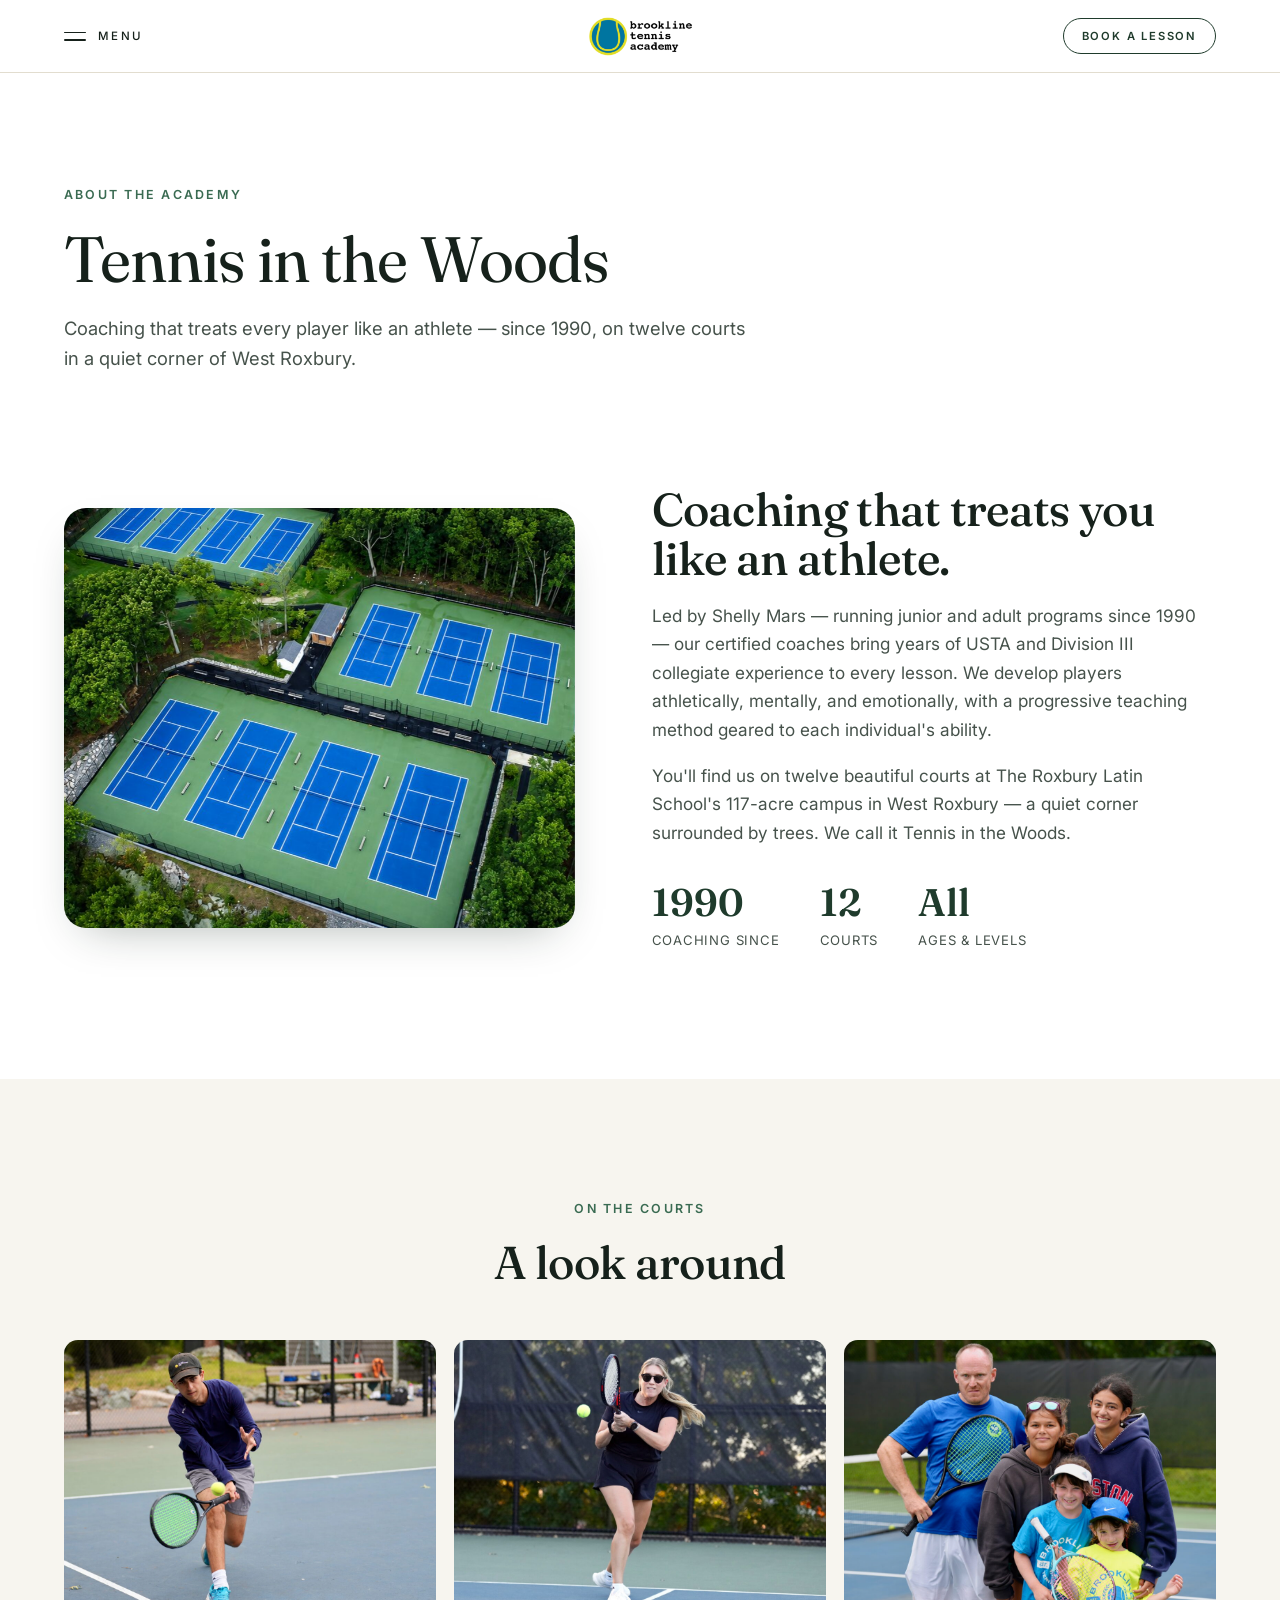
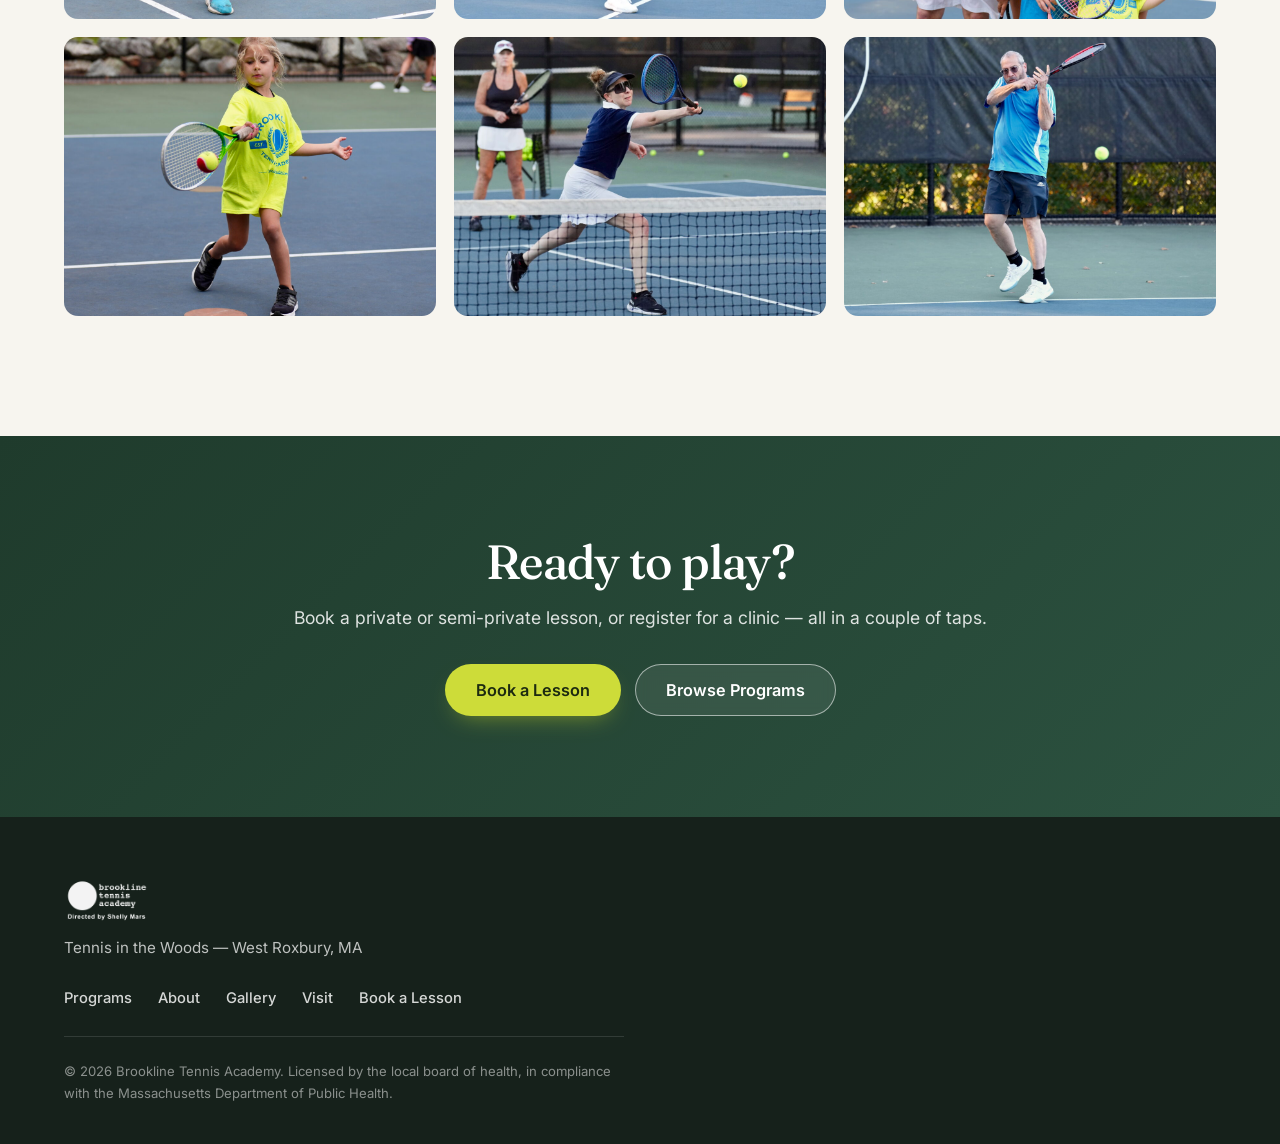
==== about.html @ a2e824e4 "Split into six pages and add scroll reveals Multipage: index, programs, private-lessons, about, gall" ====
<!DOCTYPE html>
<html lang="en">
<head>
  <meta charset="UTF-8" />
  <meta name="viewport" content="width=device-width, initial-scale=1.0" />
  <title>About the Academy | Brookline Tennis Academy</title>
  <meta name="description" content="Led by Shelly Mars since 1990. Certified coaches with USTA and collegiate experience, on twelve courts at The Roxbury Latin School." />

  <link rel="preconnect" href="https://fonts.googleapis.com" />
  <link rel="preconnect" href="https://fonts.gstatic.com" crossorigin />
  <link href="https://fonts.googleapis.com/css2?family=Fraunces:opsz,wght@9..144,400;9..144,500;9..144,600;9..144,700&family=Inter:wght@400;500;600;700&display=swap" rel="stylesheet" />

  <link rel="stylesheet" href="styles.css" />
  <noscript><style>.nav-drawer { grid-template-rows: 1fr; opacity: 1; }
    .nav-drawer-inner { visibility: visible; }
    .menu-btn { display: none; }
    [data-reveal] { opacity: 1; }</style></noscript>
</head>
<body>

  <header class="site-header" id="siteHeader">
    <div class="wrap header-bar">
      <button class="menu-btn" id="navToggle" aria-expanded="false" aria-controls="navDrawer">
        <span class="menu-icon" aria-hidden="true"><span></span><span></span></span>
        <span class="menu-label">Menu</span>
      </button>

      <a href="index.html" class="nav-logo-target"
         aria-label="Brookline Tennis Academy — home">
        <img src="images/logo-nav.png" alt="Brookline Tennis Academy"
             width="800" height="432" />
      </a>

      <div class="header-actions">
        <a href="private-lessons.html" class="nav-cta" data-book="privateSemiPrivate">
          <span class="nav-cta-long">Book a Lesson</span>
          <span class="nav-cta-short">Book</span>
        </a>
      </div>
    </div>

    <!-- Expands beneath the bar. Holds the whole of the navigation at every width. -->
    <div class="nav-drawer" id="navDrawer">
      <div class="nav-drawer-inner wrap">
        <nav class="drawer-nav" aria-label="Primary">
          <a href="index.html">Home</a>
          <a href="programs.html">Programs</a>
          <a href="private-lessons.html">Private Lessons</a>
          <a href="about.html" aria-current="page">About</a>
          <a href="gallery.html">Gallery</a>
          <a href="visit.html">Visit</a>
        </nav>
        <a href="private-lessons.html" class="drawer-cta" data-book="privateSemiPrivate">Book a Lesson</a>
      </div>
    </div>
  </header>

  <!-- ===================== PAGE HEAD ===================== -->
  <section class="page-head">
    <div class="wrap">
      <p class="eyebrow" data-reveal>About the academy</p>
      <h1 class="page-title" data-reveal>Tennis in the Woods</h1>
      <p class="page-lead" data-reveal>Coaching that treats every player like an athlete — since 1990, on twelve courts in a quiet corner of West Roxbury.</p>
    </div>
  </section>

  <section class="about" id="about">
    <div class="wrap about-grid">
      <figure class="about-figure p-media" data-reveal>
        <img data-parallax="-1" src="images/courts.jpg" alt="The tennis courts at The Roxbury Latin School, surrounded by trees" loading="lazy" />
      </figure>
      <div class="about-copy" data-reveal>
        <h2 class="section-title">Coaching that treats you like an athlete.</h2>
        <p>
          Led by Shelly Mars &mdash; running junior and adult programs since 1990 &mdash; our
          certified coaches bring years of USTA and Division III collegiate experience to every
          lesson. We develop players athletically, mentally, and emotionally, with a progressive
          teaching method geared to each individual's ability.
        </p>
        <p>
          You'll find us on twelve beautiful courts at The Roxbury Latin School's 117-acre campus
          in West Roxbury &mdash; a quiet corner surrounded by trees. We call it Tennis in the Woods.
        </p>
        <div class="stat-row">
          <div class="stat"><span class="stat-num">1990</span><span class="stat-label">Coaching since</span></div>
          <div class="stat"><span class="stat-num">12</span><span class="stat-label">Courts</span></div>
          <div class="stat"><span class="stat-num">All</span><span class="stat-label">Ages &amp; levels</span></div>
        </div>
      </div>
    </div>
  </section>

  <section class="gallery" id="gallery">
    <div class="wrap">
      <header class="section-head section-head-center" data-reveal>
        <p class="eyebrow">On the courts</p>
        <h2 class="section-title">A look around</h2>
      </header>
      <div class="gallery-grid">
        <figure data-reveal style="--reveal-delay:0ms"><img src="images/g2.jpg" alt="Players on court" loading="lazy" /></figure>
        <figure data-reveal style="--reveal-delay:45ms"><img src="images/g4.jpg" alt="Tennis lesson" loading="lazy" /></figure>
        <figure data-reveal style="--reveal-delay:90ms"><img src="images/g7.jpg" alt="Junior player" loading="lazy" /></figure>
        <figure data-reveal style="--reveal-delay:135ms"><img src="images/g1.jpg" alt="Group clinic" loading="lazy" /></figure>
        <figure data-reveal style="--reveal-delay:180ms"><img src="images/g6.jpg" alt="Coaching moment" loading="lazy" /></figure>
        <figure data-reveal style="--reveal-delay:225ms"><img src="images/g3.jpg" alt="Adult clinic" loading="lazy" /></figure>
      </div>
    </div>
  </section>

  <section class="cta-band">
    <div class="wrap cta-band-inner" data-reveal>
      <h2>Ready to play?</h2>
      <p>Book a private or semi-private lesson, or register for a clinic &mdash; all in a couple of taps.</p>
      <div class="cta-band-actions">
        <a href="#" class="btn btn-primary btn-lg" data-book="privateSemiPrivate">Book a Lesson</a>
        <a href="programs.html" class="btn btn-ghost-light btn-lg">Browse Programs</a>
      </div>
    </div>
  </section>

  <footer class="site-footer">
    <div class="wrap footer-inner">
      <div class="footer-brand">
        <img src="images/logo.png" alt="Brookline Tennis Academy" class="footer-logo" />
        <p class="footer-tag">Tennis in the Woods &mdash; West Roxbury, MA</p>
      </div>
      <nav class="footer-nav" aria-label="Footer">
        <a href="programs.html">Programs</a>
        <a href="about.html">About</a>
        <a href="gallery.html">Gallery</a>
        <a href="visit.html">Visit</a>
        <a href="#" data-book="privateSemiPrivate">Book a Lesson</a>
      </nav>
      <p class="footer-legal">
        &copy; <span id="year"></span> Brookline Tennis Academy. Licensed by the local board of health,
        in compliance with the Massachusetts Department of Public Health.
      </p>
    </div>
  </footer>

  <!-- ===================== BOOKING MODAL ===================== -->
  <div class="modal-overlay" id="bookModal" hidden>
    <div class="modal" role="dialog" aria-modal="true" aria-labelledby="bookModalTitle">
      <div class="modal-head">
        <div>
          <p class="eyebrow" style="margin:0 0 6px">Brookline Tennis Academy</p>
          <h2 class="modal-title" id="bookModalTitle">Book a Lesson</h2>
          <p class="modal-sub" id="bookModalSub"></p>
        </div>
        <button class="modal-close" id="bookModalClose" type="button" aria-label="Close booking window">
          <svg viewBox="0 0 24 24" aria-hidden="true"><path d="M6 6l12 12M18 6 6 18"/></svg>
        </button>
      </div>
      <div class="modal-body" id="bookModalBody">
        <!-- Acuity iframe (or demo placeholder) injected here by script.js -->
      </div>
    </div>
  </div>

  <script src="config.js"></script>
  <script src="script.js"></script>
</body>
</html>
---- styles.css ----
/* =========================================================================
   BROOKLINE TENNIS ACADEMY — STYLES
   Editorial / calm / booking-first. Forest green + cream + optic accent.
   ========================================================================= */

:root {
  /* Palette */
  --forest:      #1f3b2c;   /* deep court-side green (primary) */
  --forest-700:  #2c5240;
  --forest-600:  #3a6b52;
  --moss:        #6f8f7d;
  --optic:       #cddc39;   /* tennis-ball optic accent */
  --optic-deep:  #b6c62e;
  --cream:       #f7f5ef;   /* page background */
  --cream-200:   #efece2;
  --paper:       #ffffff;
  --ink:         #16211b;   /* near-black text */
  --ink-soft:    #46524b;
  --line:        #e2ddcf;

  /* Type */
  --serif: "Fraunces", Georgia, "Times New Roman", serif;
  --sans:  "Inter", system-ui, -apple-system, "Segoe UI", sans-serif;

  /* Layout */
  --wrap: 1200px;
  --radius: 14px;
  --radius-lg: 22px;
  --shadow: 0 18px 44px -22px rgba(20, 40, 30, .38);
  --shadow-sm: 0 6px 20px -12px rgba(20, 40, 30, .3);
  --ease: cubic-bezier(.22, .61, .36, 1);
  --header-h: 72px;
}

/* ---------- Reset-ish ---------- */
*, *::before, *::after { box-sizing: border-box; }
html { scroll-behavior: smooth; -webkit-text-size-adjust: 100%; }
@media (prefers-reduced-motion: reduce) { html { scroll-behavior: auto; } }
body {
  margin: 0;
  font-family: var(--sans);
  color: var(--ink);
  background: var(--cream);
  line-height: 1.65;
  -webkit-font-smoothing: antialiased;
  text-rendering: optimizeLegibility;
}
img { max-width: 100%; display: block; }
a { color: inherit; text-decoration: none; }
h1, h2, h3 { margin: 0; line-height: 1.08; letter-spacing: -.015em; }
p { margin: 0; }

.wrap { width: 100%; max-width: var(--wrap); margin: 0 auto; padding: 0 24px; }

/* ---------- Shared bits ---------- */
.eyebrow {
  font-family: var(--sans);
  font-size: .78rem;
  font-weight: 600;
  letter-spacing: .18em;
  text-transform: uppercase;
  color: var(--forest-600);
  margin: 0 0 18px;
}
.eyebrow-light { color: var(--optic); }

.section-title {
  font-family: var(--serif);
  font-weight: 500;
  font-size: clamp(1.9rem, 3.6vw, 3rem);
  color: var(--ink);
}
.ital { font-style: italic; font-weight: 500; }

.section-head { max-width: 620px; margin-bottom: 52px; }
.section-head-center { margin-left: auto; margin-right: auto; text-align: center; }
.section-lead {
  margin-top: 18px;
  color: var(--ink-soft);
  font-size: 1.075rem;
}

/* ---------- Buttons ---------- */
.btn {
  --btn-bg: var(--forest);
  --btn-fg: #fff;
  display: inline-flex; align-items: center; justify-content: center; gap: .5em;
  font-family: var(--sans);
  font-weight: 600;
  font-size: .95rem;
  line-height: 1;
  padding: 14px 22px;
  border-radius: 999px;
  background: var(--btn-bg);
  color: var(--btn-fg);
  border: 1.5px solid transparent;
  cursor: pointer;
  transition: transform .22s var(--ease), box-shadow .22s var(--ease),
              background .22s var(--ease), color .22s var(--ease), border-color .22s var(--ease);
  will-change: transform;
}
.btn:hover { transform: translateY(-2px); box-shadow: var(--shadow-sm); }
.btn:active { transform: translateY(0); }
.btn:focus-visible { outline: 3px solid var(--forest-600); outline-offset: 3px; }

.btn-primary { --btn-bg: var(--optic); --btn-fg: #1c2a10; box-shadow: 0 10px 24px -12px rgba(160, 180, 40, .8); }
.btn-primary:hover { --btn-bg: var(--optic-deep); }

.btn-dark { --btn-bg: var(--forest); --btn-fg: #fff; }
.btn-dark:hover { --btn-bg: var(--forest-700); }

.btn-outline { --btn-bg: transparent; --btn-fg: var(--forest); border-color: var(--forest); }
.btn-outline:hover { --btn-bg: var(--forest); --btn-fg: #fff; }

.btn-ghost-light { --btn-bg: rgba(255,255,255,.08); --btn-fg: #fff; border-color: rgba(255,255,255,.55); backdrop-filter: blur(6px); }
.btn-ghost-light:hover { --btn-bg: rgba(255,255,255,.16); border-color: #fff; }

.btn-sm { padding: 10px 18px; font-size: .875rem; }
.btn-lg { padding: 17px 30px; font-size: 1.02rem; }

/* ---------- Header ----------
   A single permanent bar at every width, after theoaksclub.com: menu on the
   left, wordmark optically centred, one action on the right. It does not
   change on scroll — no fade-in, no shrink, no hide-on-scroll-down. All of the
   navigation lives in the drawer, so the bar never has to grow. */
.site-header {
  position: sticky; top: 0; z-index: 100;
  background: var(--paper);
  border-bottom: 1px solid var(--line);
}
.header-bar {
  display: grid;
  grid-template-columns: 1fr auto 1fr;  /* centres the logo target on the page,
                                           not between the two side items */
  align-items: center;
  height: var(--header-h);
}

/* On inner pages this is the real, clickable logo. On the home page it carries
   .is-flight-target and is an invisible placeholder that only tells script.js
   where the travelling hero logo should come to rest. */
.nav-logo-target {
  display: block;
  width: 112px;
  aspect-ratio: 400 / 216;
}
.nav-logo-target img { width: 100%; height: 100%; object-fit: contain; }
.nav-logo-target.is-flight-target { visibility: hidden; }

/* --- menu button --- */
.menu-btn {
  justify-self: start;
  display: inline-flex; align-items: center; gap: 12px;
  height: 44px; padding: 0 6px 0 0;     /* 44px touch target, flush to the gutter */
  background: none; border: 0; cursor: pointer;
  color: var(--ink);
  font-family: var(--sans);
  font-size: .72rem; font-weight: 500;
  letter-spacing: .2em; text-transform: uppercase;
}
.menu-btn:focus-visible { outline: 3px solid var(--forest-600); outline-offset: 3px; }
.menu-icon { display: block; width: 22px; }
.menu-icon span {
  display: block; height: 1.5px; background: currentColor; border-radius: 2px;
  transition: transform .28s var(--ease), opacity .2s var(--ease);
}
.menu-icon span:first-child { margin-bottom: 6px; }
.menu-btn[aria-expanded="true"] .menu-icon span:first-child { transform: translateY(3.75px) rotate(45deg); }
.menu-btn[aria-expanded="true"] .menu-icon span:last-child  { transform: translateY(-3.75px) rotate(-45deg); }

/* --- right-hand action --- */
.header-actions { justify-self: end; }
.nav-cta {
  display: inline-flex; align-items: center; justify-content: center;
  min-height: 36px; padding: 0 18px;
  border: 1px solid var(--forest);
  border-radius: 999px;
  font-family: var(--sans);
  font-size: .7rem; font-weight: 600;
  letter-spacing: .16em; text-transform: uppercase;
  color: var(--forest);
  transition: background .22s var(--ease), color .22s var(--ease);
}
.nav-cta:hover { background: var(--forest); color: var(--paper); }
.nav-cta:focus-visible { outline: 3px solid var(--forest-600); outline-offset: 3px; }
.nav-cta-short { display: none; }

/* --- drawer --- */
.nav-drawer {
  display: grid;
  grid-template-rows: 0fr;              /* 0fr -> 1fr animates to content height */
  background: var(--forest);
  opacity: 0;
  transition: grid-template-rows .3s var(--ease), opacity .3s var(--ease);
}
.nav-drawer.is-open { grid-template-rows: 1fr; opacity: 1; }
/* visibility (not just height) so collapsed links leave the tab order and the
   accessibility tree; delayed on close so it doesn't blink out mid-transition */
.nav-drawer-inner {
  overflow: hidden;
  visibility: hidden;
  transition: visibility 0s linear .3s;
}
.nav-drawer.is-open .nav-drawer-inner { visibility: visible; transition-delay: 0s; }

.drawer-nav { display: flex; flex-wrap: wrap; gap: 8px 44px; padding: 26px 0 30px; }
.drawer-nav a {
  position: relative;
  padding: 8px 0;
  font-family: var(--sans);
  font-size: .78rem; font-weight: 500;
  letter-spacing: .22em; text-transform: uppercase;
  color: var(--cream);
}
.drawer-nav a::after {
  content: ""; position: absolute; left: 0; bottom: 2px;
  width: 0; height: 1px; background: var(--optic);
  transition: width .25s var(--ease);
}
.drawer-nav a:hover::after, .drawer-nav a:focus-visible::after { width: 100%; }
.drawer-nav a:focus-visible { outline: 3px solid var(--optic); outline-offset: 4px; }

.drawer-cta {
  display: none;                        /* the bar already carries it on desktop */
}

@media (prefers-reduced-motion: reduce) {
  .nav-drawer { transition: none; }
  .menu-icon span { transition: none; }
}

/* ---------- Hero ----------
   Full-bleed cross-fading slideshow behind a single centered seal.
   Runs ~10vh taller than the fold so there is always a visible hint that
   the page continues below. Fade timing is set from config.js. */
.hero {
  position: relative;
  height: calc(100svh - var(--header-h) + 10vh);
  min-height: 560px;
  color: var(--cream);
  display: grid;
  place-items: center;
}
/* No `isolation` and no `overflow` here on purpose: either one makes .hero a
   stacking/clipping context, which would trap the position:fixed logo below
   the sticky header on its way into the bar. The slides and scrim are all
   inset:0 children, so there is nothing to clip anyway. */

/* --- slides --- */
.hero-slides { position: absolute; inset: 0; }
.hero-slide {
  position: absolute; inset: 0;
  opacity: 0;
  transition: opacity var(--hero-fade, 3500ms) linear;
}
.hero-slide.is-active { opacity: 1; }
.hero-slide img {
  width: 100%; height: 100%;
  object-fit: cover;
  object-position: 50% 50%;
}

/* Deliberately heavier than the reference sites' 10% scrim: these photos are
   bright midday courts, and the cream seal has to clear 4.5:1 over all four. */
.hero-scrim {
  position: absolute; inset: 0;
  background:
    radial-gradient(80% 62% at 50% 46%, rgba(12,26,18,.58) 0%, rgba(12,26,18,.28) 58%, rgba(12,26,18,.08) 100%),
    linear-gradient(180deg, rgba(12,26,18,.46) 0%, rgba(12,26,18,.16) 40%, rgba(12,26,18,.06) 62%, rgba(12,26,18,.46) 100%);
}

/* --- centered seal --- */
.hero-seal {
  position: relative;
  display: flex; flex-direction: column; align-items: center;
  text-align: center;
  padding: 0 24px;
  margin-bottom: 4vh;   /* nudges the seal above centre without a transform —
                           a transformed ancestor would capture the fixed logo */
}
.hero-wordmark { margin: 0; line-height: 0; }

/* Holds the logo's place in the hero while the real thing flies fixed above it. */
.hero-logo-slot {
  display: block;
  width: clamp(258px, 30vw, 420px);
  aspect-ratio: 400 / 216;
}
.hero-logo {
  position: relative;
  display: block;
  width: 100%; height: 100%;
}
.hero-logo.is-flying {
  position: fixed;
  left: 0; right: 0; margin-inline: auto;   /* centred; script.js sets `top` */
  width: clamp(258px, 30vw, 420px);
  height: auto;
  aspect-ratio: 400 / 216;
  z-index: 101;                             /* above the sticky header (100) */
  transform-origin: 50% 50%;
  will-change: transform;
  pointer-events: none;
}
.hl-img {
  position: absolute; inset: 0;
  width: 100%; height: 100%;
}
.hl-light { filter: drop-shadow(0 4px 30px rgba(8, 20, 14, .45)); }
.hl-dark { opacity: 0; }
.hero-rule {
  display: block;
  width: 46px; height: 1px;
  margin: clamp(24px, 3.4vh, 38px) 0 clamp(18px, 2.4vh, 24px);
  background: rgba(247, 245, 239, .48);
}
.hero-tagline {
  font-family: var(--serif);
  font-style: italic;
  font-size: clamp(.95rem, 1.5vw, 1.12rem);
  color: rgba(247, 245, 239, .92);
  text-shadow: 0 2px 24px rgba(8, 20, 14, .45);
}

/* --- scroll cue --- */
.hero-cue {
  position: absolute;
  /* the hero runs 10vh past the fold, so offset the cue to sit above it */
  left: 50%; bottom: calc(10vh + clamp(26px, 4vh, 46px));
  transform: translateX(-50%);
  width: 44px; height: 64px;              /* 44px touch target */
  display: grid; place-items: center;
}
.hero-cue-line {
  position: relative;
  width: 1px; height: 56px;
  background: rgba(247, 245, 239, .26);
  overflow: hidden;
}
.hero-cue-line::after {
  content: "";
  position: absolute; left: 0; top: 0;
  width: 1px; height: 18px;
  background: var(--cream);
  animation: heroCue 2.6s var(--ease) infinite;
}
@keyframes heroCue {
  0%   { transform: translateY(-20px); opacity: 0; }
  35%  { opacity: 1; }
  100% { transform: translateY(56px); opacity: 0; }
}

@media (prefers-reduced-motion: reduce) {
  .hero-slide { transition: none; }
  .hero-cue-line::after { animation: none; top: 0; height: 56px; opacity: .55; }
}

/* ---------- Feature (Private/Semi) ---------- */
.feature { padding: clamp(72px, 11vw, 128px) 0; background: var(--paper); }
.feature-grid { display: grid; grid-template-columns: 1.05fr .95fr; gap: clamp(40px, 6vw, 84px); align-items: center; }
.feature-title { font-family: var(--serif); font-weight: 500; font-size: clamp(2rem, 4vw, 3.2rem); margin-bottom: 20px; }
.feature-lead { color: var(--ink-soft); font-size: 1.1rem; max-width: 52ch; }
.feature-points { list-style: none; padding: 0; margin: 30px 0 34px; display: grid; gap: 16px; }
.feature-points li { display: flex; gap: 14px; align-items: flex-start; }
.feature-points svg {
  flex: none; width: 26px; height: 26px; margin-top: 1px;
  fill: none; stroke: #1c2a10; stroke-width: 2.4; stroke-linecap: round; stroke-linejoin: round;
  background: var(--optic); border-radius: 50%; padding: 4px;
}
.feature-points span { color: var(--ink); }
.feature-points strong { font-weight: 700; }
.feature-actions { display: flex; align-items: center; gap: 18px; flex-wrap: wrap; }
.feature-note { color: var(--ink-soft); font-size: .9rem; max-width: 22ch; }
.feature-figure {
  margin: 0; border-radius: var(--radius-lg); overflow: hidden; box-shadow: var(--shadow);
}
.feature-figure img { width: 100%; height: 100%; min-height: 380px; object-fit: cover; }

/* ---------- Programs ---------- */
.programs { padding: clamp(72px, 11vw, 128px) 0; background: var(--cream); }
.prog-grid {
  display: grid; grid-template-columns: repeat(2, 1fr); gap: 28px;
}
.prog-card {
  background: var(--paper); border: 1px solid var(--line);
  border-radius: var(--radius-lg); overflow: hidden;
  display: flex; flex-direction: column;
  transition: transform .28s var(--ease), box-shadow .28s var(--ease), border-color .28s var(--ease);
}
.prog-card:hover { transform: translateY(-4px); box-shadow: var(--shadow); border-color: transparent; }
.prog-media { aspect-ratio: 16 / 10; overflow: hidden; }
.prog-media img { width: 100%; height: 100%; object-fit: cover; transition: transform .5s var(--ease); }
.prog-card:hover .prog-media img { transform: scale(1.05); }
.prog-body { padding: 28px 28px 30px; display: flex; flex-direction: column; flex: 1; }
.prog-name { font-family: var(--serif); font-weight: 500; font-size: 1.55rem; margin-bottom: 10px; }
.prog-desc { color: var(--ink-soft); margin-bottom: 22px; flex: 1; }
.prog-actions { display: flex; gap: 12px; flex-wrap: wrap; }
.prog-actions-wrap .btn { flex: 1 1 auto; min-width: 92px; }
.prog-card-accent { border-color: var(--optic); box-shadow: 0 0 0 1px var(--optic); }

.prog-secondary {
  margin-top: 32px; padding: 30px 34px;
  background: var(--forest); color: #fff; border-radius: var(--radius-lg);
  display: flex; align-items: center; justify-content: space-between; gap: 24px; flex-wrap: wrap;
}
.prog-secondary h3 { font-family: var(--serif); font-weight: 500; font-size: 1.4rem; margin-bottom: 6px; }
.prog-secondary p { color: rgba(255,255,255,.82); max-width: 60ch; }
.prog-secondary .btn-outline { --btn-fg: #fff; border-color: rgba(255,255,255,.6); }
.prog-secondary .btn-outline:hover { --btn-bg: #fff; --btn-fg: var(--forest); border-color:#fff; }

/* ---------- About ---------- */
.about { padding: clamp(72px, 11vw, 128px) 0; background: var(--paper); }
.about-grid { display: grid; grid-template-columns: .95fr 1.05fr; gap: clamp(40px, 6vw, 84px); align-items: center; }
.about-figure { margin: 0; border-radius: var(--radius-lg); overflow: hidden; box-shadow: var(--shadow); }
.about-figure img { width: 100%; height: 100%; min-height: 420px; object-fit: cover; }
.about-copy p { color: var(--ink-soft); font-size: 1.075rem; margin-top: 18px; }
.about-copy .section-title { margin-bottom: 6px; }
.stat-row { display: flex; gap: 40px; margin-top: 36px; flex-wrap: wrap; }
.stat { display: flex; flex-direction: column; }
.stat-num { font-family: var(--serif); font-weight: 600; font-size: 2.4rem; color: var(--forest); line-height: 1; }
.stat-label { margin-top: 8px; font-size: .82rem; letter-spacing: .06em; text-transform: uppercase; color: var(--ink-soft); }

/* ---------- Gallery ---------- */
.gallery { padding: clamp(72px, 11vw, 120px) 0; background: var(--cream); }
.gallery-grid { display: grid; grid-template-columns: repeat(3, 1fr); gap: 18px; }
.gallery-grid figure { margin: 0; border-radius: var(--radius); overflow: hidden; aspect-ratio: 4/3; }
.gallery-grid img { width: 100%; height: 100%; object-fit: cover; transition: transform .55s var(--ease); }
.gallery-grid figure:hover img { transform: scale(1.06); }

/* ---------- CTA band ---------- */
.cta-band {
  background: linear-gradient(135deg, var(--forest) 0%, var(--forest-700) 100%);
  color: #fff; text-align: center;
  padding: clamp(64px, 9vw, 100px) 0;
}
.cta-band h2 { font-family: var(--serif); font-weight: 500; font-size: clamp(2rem, 4vw, 3rem); }
.cta-band p { margin-top: 16px; color: rgba(255,255,255,.85); font-size: 1.1rem; }
.cta-band-actions { margin-top: 32px; display: flex; gap: 14px; justify-content: center; flex-wrap: wrap; }

/* ---------- Visit ---------- */
.visit { padding: clamp(72px, 11vw, 128px) 0; background: var(--paper); }
.visit-grid { display: grid; grid-template-columns: 1fr 1fr; gap: clamp(40px, 6vw, 72px); align-items: center; }
.contact-list { list-style: none; padding: 0; margin: 30px 0 34px; display: grid; gap: 22px; }
.contact-list li { display: grid; grid-template-columns: 84px 1fr; gap: 18px; align-items: start; padding-bottom: 22px; border-bottom: 1px solid var(--line); }
.contact-label { font-size: .75rem; letter-spacing: .12em; text-transform: uppercase; color: var(--moss); font-weight: 600; padding-top: 3px; }
.contact-value { font-size: 1.05rem; color: var(--ink); font-weight: 500; transition: color .2s var(--ease); }
a.contact-value:hover { color: var(--forest-600); }
.visit-map { border-radius: var(--radius-lg); overflow: hidden; box-shadow: var(--shadow); }
.visit-map iframe { width: 100%; height: 440px; border: 0; display: block; }

/* ---------- Footer ---------- */
.site-footer { background: var(--ink); color: rgba(255,255,255,.72); padding: 60px 0 40px; }
.footer-inner { display: grid; gap: 26px; }
.footer-logo { height: 46px; filter: brightness(0) invert(1); opacity: .95; }
.footer-tag { margin-top: 12px; font-size: .95rem; }
.footer-nav { display: flex; gap: 26px; flex-wrap: wrap; }
.footer-nav a { font-size: .92rem; font-weight: 500; color: rgba(255,255,255,.82); transition: color .2s var(--ease); }
.footer-nav a:hover { color: var(--optic); }
.footer-legal { font-size: .82rem; color: rgba(255,255,255,.5); max-width: 70ch; border-top: 1px solid rgba(255,255,255,.12); padding-top: 24px; }

/* ---------- Booking modal ---------- */
.modal-overlay {
  position: fixed; inset: 0; z-index: 1000;
  display: flex; align-items: center; justify-content: center;
  padding: 24px;
  background: rgba(15, 24, 18, .55);
  backdrop-filter: blur(4px);
  animation: overlayIn .25s var(--ease);
}
.modal-overlay[hidden] { display: none; }
@keyframes overlayIn { from { opacity: 0; } to { opacity: 1; } }

.modal {
  width: 100%; max-width: 640px; max-height: 90vh;
  display: flex; flex-direction: column;
  background: var(--paper);
  border-radius: var(--radius-lg);
  box-shadow: 0 40px 90px -30px rgba(10, 20, 14, .6);
  overflow: hidden;
  animation: modalIn .32s var(--ease);
}
@keyframes modalIn { from { opacity: 0; transform: translateY(14px) scale(.98); } to { opacity: 1; transform: none; } }
@media (prefers-reduced-motion: reduce) {
  .modal-overlay, .modal { animation: none; }
}

.modal-head {
  display: flex; align-items: flex-start; justify-content: space-between; gap: 16px;
  padding: 24px 26px 18px;
  border-bottom: 1px solid var(--line);
}
.modal-title { font-family: var(--serif); font-weight: 500; font-size: 1.5rem; }
.modal-sub { margin-top: 6px; color: var(--ink-soft); font-size: .95rem; }
.modal-close {
  flex: none; width: 44px; height: 44px; display: grid; place-items: center;
  background: var(--cream); border: 1px solid var(--line); border-radius: 50%;
  cursor: pointer; transition: background .2s var(--ease), transform .2s var(--ease);
}
.modal-close:hover { background: var(--cream-200); transform: rotate(90deg); }
.modal-close:focus-visible { outline: 3px solid var(--forest-600); outline-offset: 2px; }
.modal-close svg { width: 20px; height: 20px; fill: none; stroke: var(--ink); stroke-width: 2; stroke-linecap: round; }

.modal-body { overflow-y: auto; -webkit-overflow-scrolling: touch; }
.modal-body iframe { width: 100%; min-height: 600px; border: 0; display: block; }

/* demo placeholder shown until a real Acuity URL is set */
.embed-placeholder { padding: 44px 30px 40px; text-align: center; }
.embed-placeholder .ep-badge {
  display: inline-block; font-size: .7rem; font-weight: 700; letter-spacing: .14em; text-transform: uppercase;
  color: var(--forest-600); background: rgba(205, 220, 57, .28); border: 1px solid var(--optic);
  padding: 5px 12px; border-radius: 999px; margin-bottom: 22px;
}
.embed-placeholder .ep-icon {
  width: 56px; height: 56px; margin: 0 auto 18px; display: grid; place-items: center;
  background: var(--forest); border-radius: 16px;
}
.embed-placeholder .ep-icon svg { width: 28px; height: 28px; fill: none; stroke: var(--optic); stroke-width: 1.8; stroke-linecap: round; stroke-linejoin: round; }
.embed-placeholder h3 { font-family: var(--serif); font-weight: 500; font-size: 1.35rem; margin-bottom: 10px; }
.embed-placeholder p { color: var(--ink-soft); max-width: 44ch; margin: 0 auto 8px; }
.embed-placeholder .ep-mock {
  margin: 26px auto 24px; max-width: 380px; text-align: left;
  border: 1px solid var(--line); border-radius: var(--radius); overflow: hidden;
}
.ep-mock-row { display: flex; align-items: center; gap: 12px; padding: 14px 16px; border-bottom: 1px solid var(--line); }
.ep-mock-row:last-child { border-bottom: 0; }
.ep-mock-dot { width: 12px; height: 12px; border-radius: 50%; background: var(--optic); flex: none; }
.ep-mock-line { height: 9px; border-radius: 5px; background: var(--cream-200); }
.embed-placeholder .ep-hint { font-size: .82rem; color: var(--moss); margin-top: 6px; }
.embed-placeholder code { font-family: ui-monospace, SFMono-Regular, Menlo, monospace; font-size: .82em; background: var(--cream); padding: 2px 6px; border-radius: 6px; }
.embed-placeholder .btn { margin-top: 26px; }

/* ---------- Demo scheduler (fake booking calendar) ---------- */
.demo-scheduler { padding: 22px 26px 28px; text-align: left; }
.ds-top { display: flex; align-items: center; justify-content: space-between; margin-bottom: 18px; }
.ds-top .ep-badge { margin: 0; }
.ds-top .ds-badge-note { font-size: .78rem; color: var(--moss); }

.ds-services { display: grid; grid-template-columns: 1fr 1fr; gap: 12px; margin-bottom: 22px; }
.ds-service {
  text-align: left; padding: 14px 16px; border-radius: var(--radius);
  border: 1.5px solid var(--line); background: var(--paper); cursor: pointer;
  display: flex; flex-direction: column; gap: 3px;
  transition: border-color .18s var(--ease), background .18s var(--ease), box-shadow .18s var(--ease);
}
.ds-service span:first-child { font-weight: 600; font-size: .95rem; color: var(--ink); }
.ds-service span:last-child { font-size: .8rem; color: var(--ink-soft); }
.ds-service:hover { border-color: var(--moss); }
.ds-service.is-active { border-color: var(--forest); background: rgba(31, 59, 44, .04); box-shadow: 0 0 0 1px var(--forest) inset; }

.ds-cal { border: 1px solid var(--line); border-radius: var(--radius); padding: 16px 16px 8px; }
.ds-cal-head { display: flex; align-items: center; justify-content: space-between; margin-bottom: 12px; }
.ds-month { font-family: var(--serif); font-weight: 600; font-size: 1.1rem; }
.ds-nav {
  width: 34px; height: 34px; border-radius: 50%; border: 1px solid var(--line);
  background: var(--paper); cursor: pointer; display: grid; place-items: center;
  color: var(--ink); font-size: 1.1rem; line-height: 1;
  transition: background .18s var(--ease), border-color .18s var(--ease);
}
.ds-nav:hover:not(:disabled) { background: var(--cream); border-color: var(--moss); }
.ds-nav:disabled { opacity: .35; cursor: default; }

.ds-weekdays, .ds-days { display: grid; grid-template-columns: repeat(7, 1fr); gap: 4px; }
.ds-weekdays span {
  text-align: center; font-size: .72rem; font-weight: 600; letter-spacing: .04em;
  text-transform: uppercase; color: var(--moss); padding-bottom: 6px;
}
.ds-days { margin-bottom: 8px; }
.ds-day {
  aspect-ratio: 1 / 1; border: 0; background: none; border-radius: 10px;
  font-size: .9rem; font-weight: 500; color: var(--ink); cursor: pointer;
  display: grid; place-items: center; position: relative;
  transition: background .16s var(--ease), color .16s var(--ease), transform .16s var(--ease);
}
.ds-day.is-empty { pointer-events: none; }
.ds-day.is-muted { color: var(--line); pointer-events: none; }
.ds-day.is-open:hover { background: var(--cream-200); }
.ds-day.is-open::after {
  content: ""; position: absolute; bottom: 6px; left: 50%; transform: translateX(-50%);
  width: 4px; height: 4px; border-radius: 50%; background: var(--optic-deep);
}
.ds-day.is-selected { background: var(--forest); color: #fff; transform: scale(1.02); }
.ds-day.is-selected::after { background: var(--optic); }

.ds-times { margin-top: 20px; }
.ds-times-label { font-size: .85rem; color: var(--ink-soft); margin-bottom: 12px; }
.ds-times-label strong { color: var(--ink); }
.ds-time-grid { display: grid; grid-template-columns: repeat(auto-fill, minmax(92px, 1fr)); gap: 10px; }
.ds-time {
  padding: 11px 8px; border-radius: 10px; border: 1.5px solid var(--line);
  background: var(--paper); font-size: .88rem; font-weight: 600; color: var(--forest);
  cursor: pointer; text-align: center;
  transition: border-color .16s var(--ease), background .16s var(--ease), color .16s var(--ease);
}
.ds-time:hover:not(.is-booked) { border-color: var(--forest); }
.ds-time.is-selected { background: var(--optic); border-color: var(--optic); color: #1c2a10; }
.ds-time.is-booked { color: var(--line); border-color: var(--cream-200); background: var(--cream); cursor: default; text-decoration: line-through; }

.ds-confirm { width: 100%; margin-top: 22px; }
.ds-confirm.is-disabled { opacity: .5; pointer-events: none; }
.ds-foot-hint { font-size: .78rem; color: var(--moss); text-align: center; margin-top: 14px; }
.ds-foot-hint code { font-family: ui-monospace, SFMono-Regular, Menlo, monospace; font-size: .92em; background: var(--cream); padding: 2px 6px; border-radius: 6px; }

/* =========================================================================
   RESPONSIVE
   ========================================================================= */
@media (max-width: 960px) {
  .feature-grid, .about-grid, .visit-grid { grid-template-columns: 1fr; }
  .feature-figure { order: -1; }
  .about-figure { order: -1; }
  .feature-figure img, .about-figure img { min-height: 300px; }
  .visit-map iframe { height: 340px; }
}

@media (max-width: 780px) {
  :root { --header-h: 62px; }
  .nav-logo-target { width: 92px; }
  .menu-label { display: none; }        /* icon only; the button keeps its label via aria */
  .nav-cta-long { display: none; }
  .nav-cta-short { display: inline; }
  .nav-cta { padding: 0 14px; letter-spacing: .12em; }

  .drawer-nav { flex-direction: column; gap: 0; padding: 14px 0 0; }
  .drawer-nav a { padding: 13px 0; border-bottom: 1px solid rgba(247,245,239,.14); }
  .drawer-nav a::after { display: none; }
  .drawer-cta {
    display: inline-flex; align-items: center; justify-content: center;
    min-height: 48px; padding: 0 24px; border-radius: 999px;
    background: var(--optic); color: #1c2a10;
    font-size: .8rem; font-weight: 600; letter-spacing: .14em; text-transform: uppercase;
    margin: 20px 0 26px;
  }

  .hero { height: calc(100svh - var(--header-h) + 5vh); }
  .hero-cue { bottom: calc(5vh + clamp(20px, 3vh, 34px)); }
  .hero-seal { transform: none; }

  .prog-grid { grid-template-columns: 1fr; }
  .gallery-grid { grid-template-columns: repeat(2, 1fr); }
  .prog-secondary { flex-direction: column; align-items: flex-start; }
  .stat-row { gap: 28px; }
}

@media (max-width: 460px) {
  .wrap { padding: 0 18px; }
  .cta-band-actions .btn { width: 100%; }
  .contact-list li { grid-template-columns: 1fr; gap: 4px; }
}

/* ---------- Page head (inner pages) ---------- */
.page-head {
  padding: clamp(64px, 9vw, 112px) 0 clamp(36px, 5vw, 60px);
  background: var(--paper);
}
.page-title {
  font-family: var(--serif);
  font-weight: 400;
  font-size: clamp(2.3rem, 5.4vw, 4rem);
  letter-spacing: -.015em;
  max-width: 16ch;
}
/* the page head already carries the eyebrow + title, so the section that
   follows it does not need its full top padding as well */
.page-head + section { padding-top: clamp(28px, 4vw, 56px); }
.page-lead {
  margin-top: 20px;
  max-width: 58ch;
  font-size: clamp(1.02rem, 1.6vw, 1.15rem);
  color: var(--ink-soft);
}

/* ---------- Scroll reveals ----------
   Opacity only, after theoaksclub.com and thewestmoorclub.com: neither moves
   an element on entry, and the restraint is most of why they read as
   expensive. --reveal-delay staggers grid children. */
/* Scoped to .reveals-armed, which script.js adds only once it is about to
   start observing. If the script never runs, or throws before this point, the
   content is simply visible rather than an invisible page. */
.reveals-armed [data-reveal] {
  opacity: 0;
  transition: opacity .85s var(--ease) var(--reveal-delay, 0ms);
}
.reveals-armed [data-reveal].is-in { opacity: 1; }

/* ---------- Image parallax ----------
   Clamped to +/-9% of image height, which is inside the 12.5% of extra height
   the image carries, so no edge is ever exposed. Measured off the Oaks Club,
   where neighbouring images drift in opposite directions. */
.p-media { position: relative; overflow: hidden; }
.feature-figure.p-media { min-height: 380px; }
.about-figure.p-media { min-height: 420px; }
.p-media img {
  position: absolute; inset: 0;
  width: 100%; height: 125%;
  top: -12.5%;
  object-fit: cover;
  will-change: transform;
}

@media (prefers-reduced-motion: reduce) {
  [data-reveal] { opacity: 1; transition: none; }
  .p-media img { transform: none !important; }
}
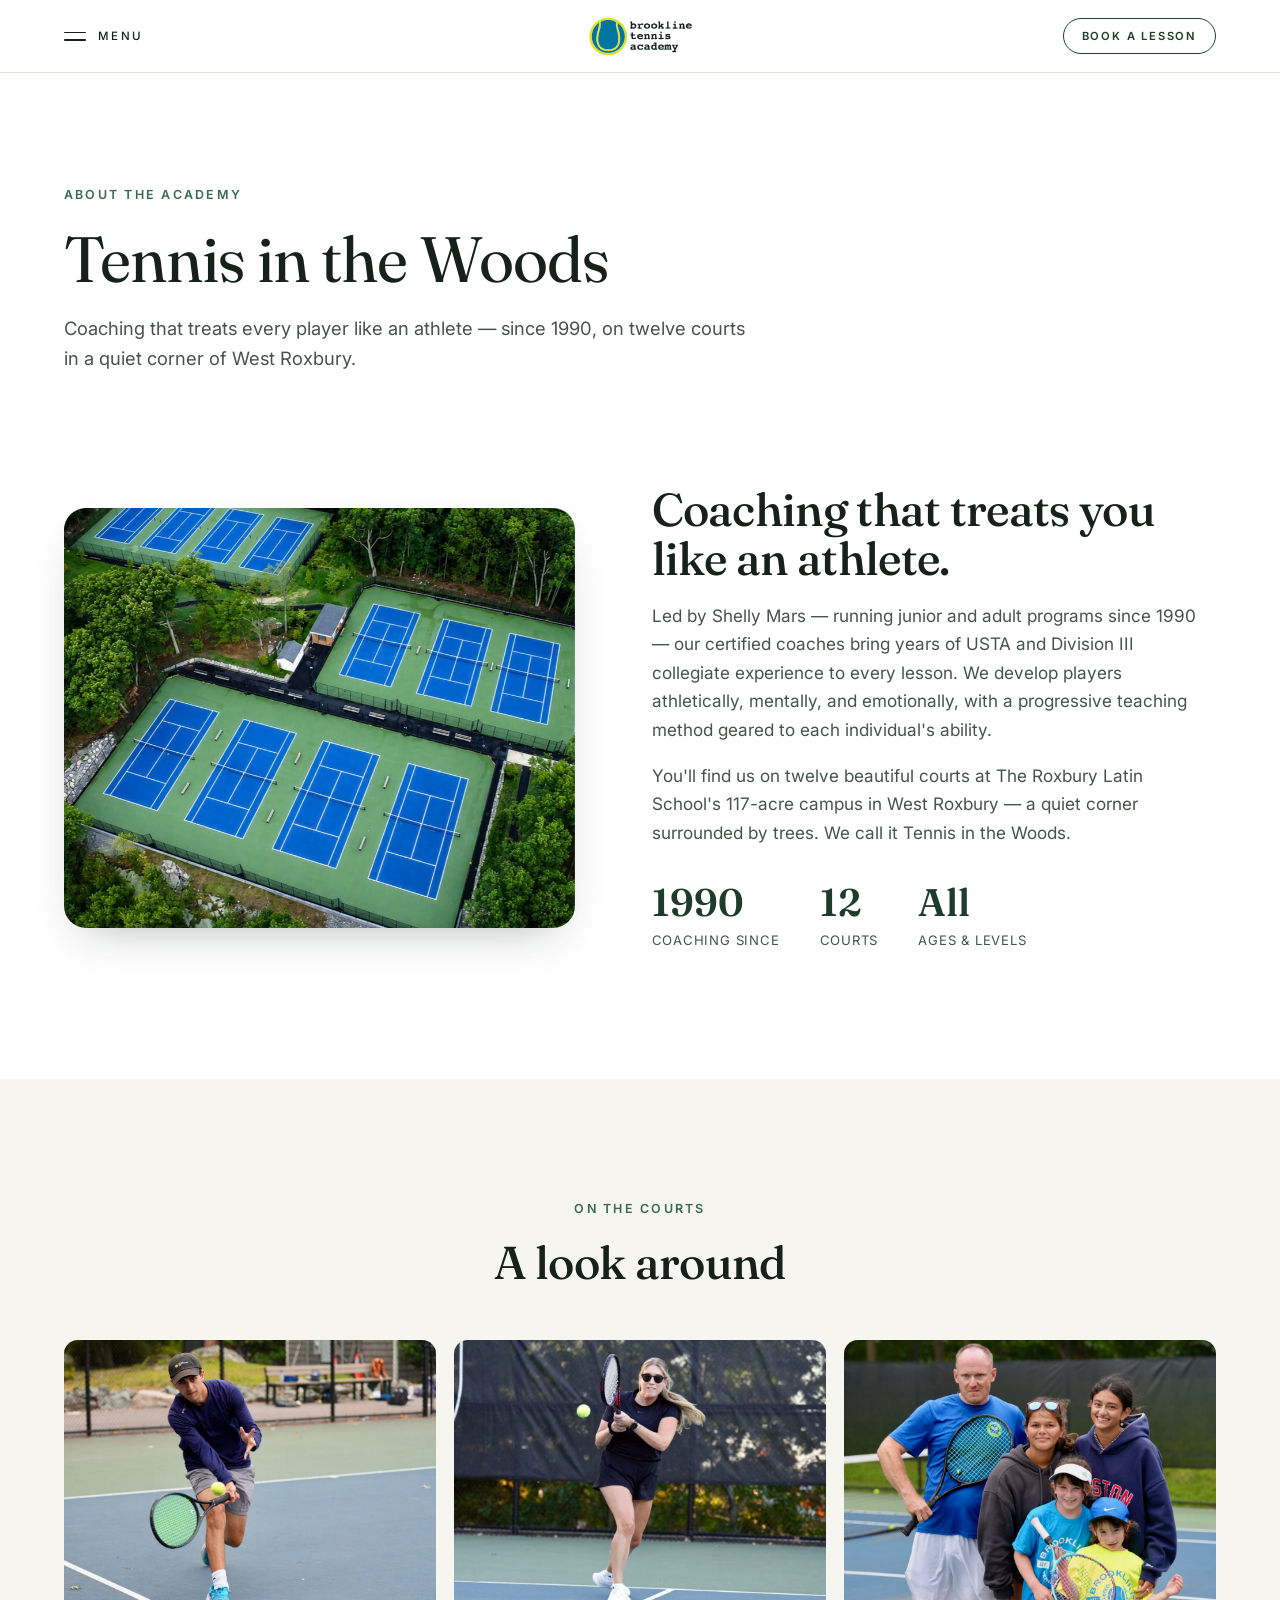
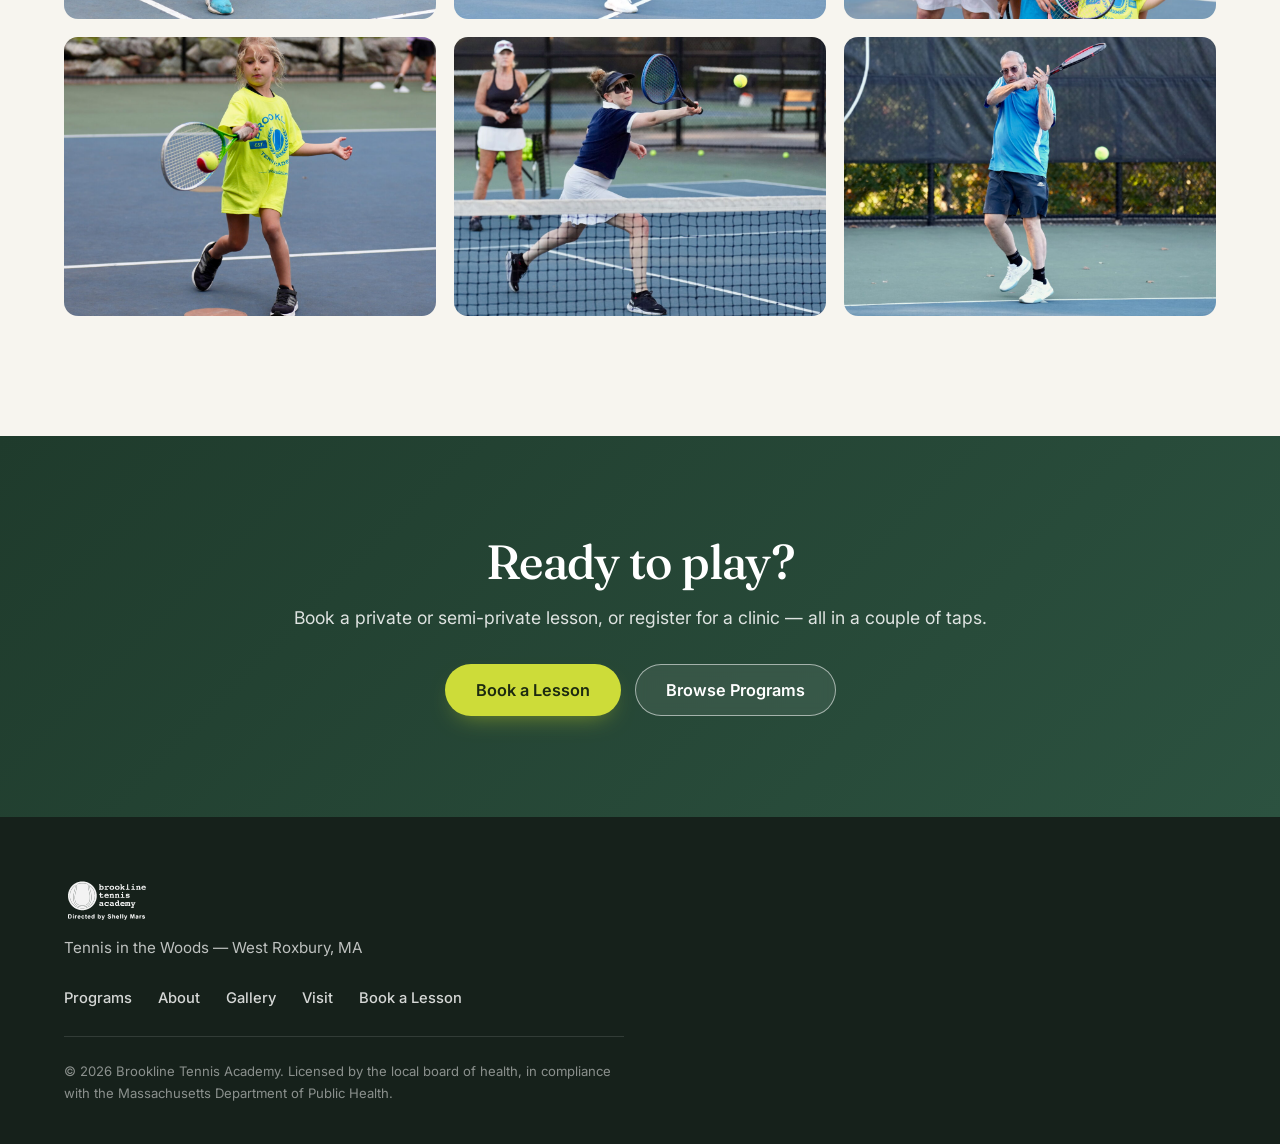
==== commit 9edbda35: "Rebuild the logo as vector art Pixel-editing a 400px raster had reached its limit, so the logo is no" ====
--- a/about.html
+++ b/about.html
@@ -27,8 +27,8 @@
 
       <a href="index.html" class="nav-logo-target"
          aria-label="Brookline Tennis Academy — home">
-        <img src="images/logo-nav.png" alt="Brookline Tennis Academy"
-             width="800" height="432" />
+        <img src="images/logo-nav.svg" alt="Brookline Tennis Academy"
+             width="400" height="216" />
       </a>
 
       <div class="header-actions">
@@ -121,7 +121,7 @@
   <footer class="site-footer">
     <div class="wrap footer-inner">
       <div class="footer-brand">
-        <img src="images/logo.png" alt="Brookline Tennis Academy" class="footer-logo" />
+        <img src="images/logo.svg" alt="Brookline Tennis Academy" class="footer-logo" />
         <p class="footer-tag">Tennis in the Woods &mdash; West Roxbury, MA</p>
       </div>
       <nav class="footer-nav" aria-label="Footer">
